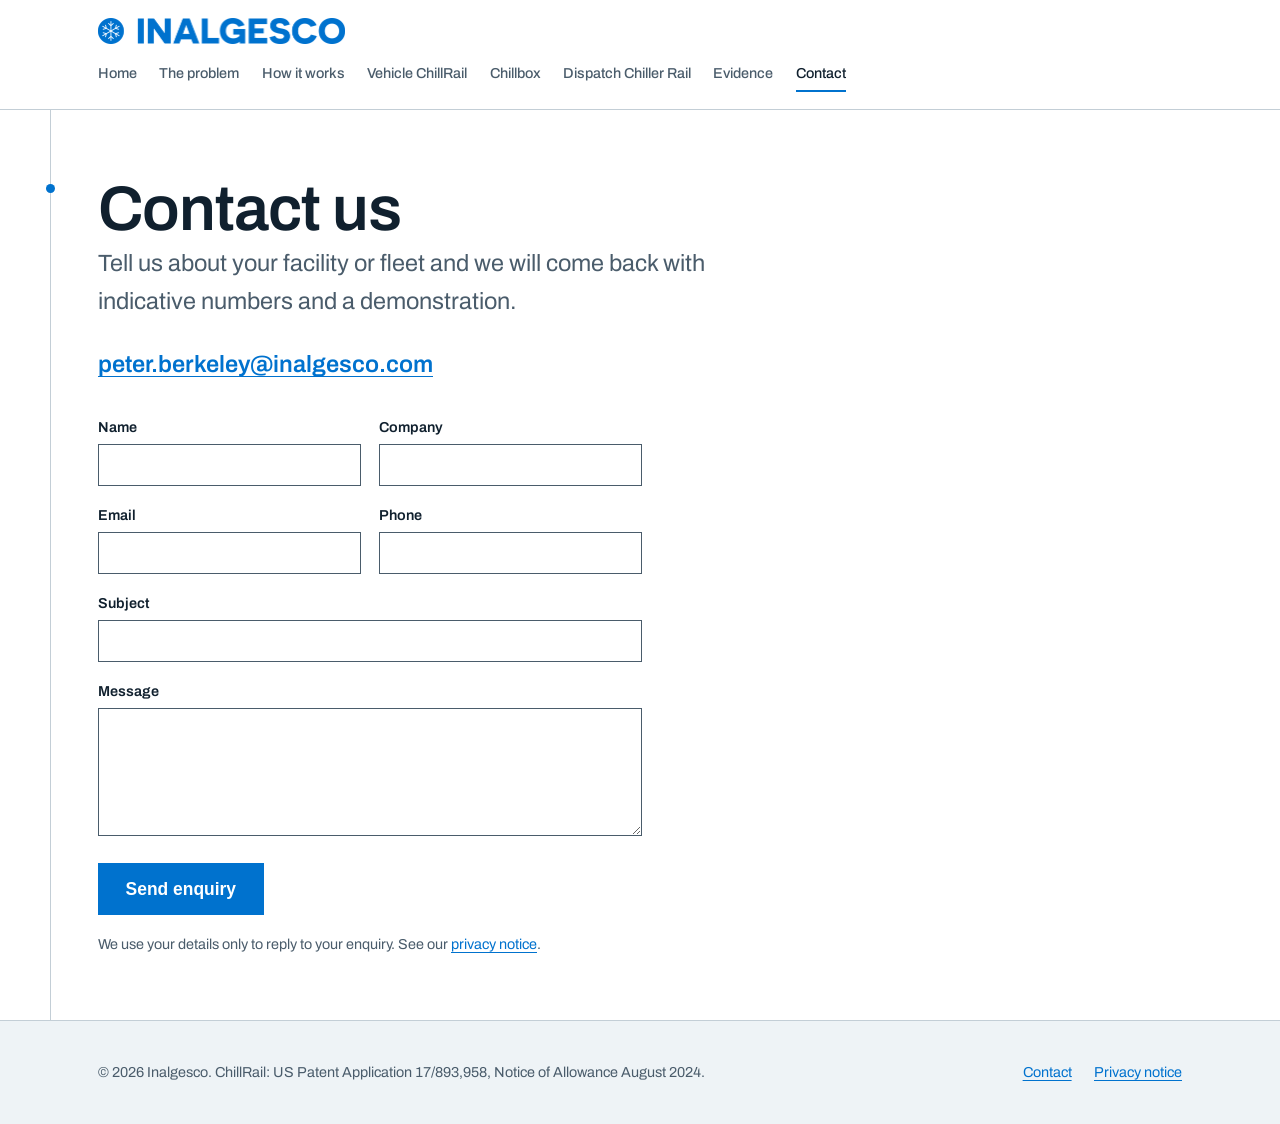
==== contact.html @ 9f314ab9 "Motion, an uncropped lead image, and assets that go stale on release Motion, five gated changes and " ====
<!DOCTYPE html>
<html lang="en-GB">
<head>
<meta charset="utf-8">
<meta name="viewport" content="width=device-width, initial-scale=1">
<title>Contact | Inalgesco</title>
<meta name="description" content="Contact Inalgesco to discuss ChillRail or arrange a 30-day paired trial for your flight kitchen or catering fleet.">
<link rel="preconnect" href="https://fonts.googleapis.com">
<link rel="preconnect" href="https://fonts.gstatic.com" crossorigin>
<link href="https://fonts.googleapis.com/css2?family=Archivo:wght@400;500;600;700&display=swap" rel="stylesheet">
<link rel="icon" href="favicon-32.png" sizes="32x32">
<link rel="apple-touch-icon" href="favicon-180.png">
<link rel="stylesheet" href="styles.css?v=202609231120">
</head>
<body>

<a class="skip" href="#main">Skip to main content</a>

<header class="masthead">
  <div class="wrap masthead__inner">
    <a class="logo" href="index.html">
      <img src="inalgesco-logo.png" alt="Inalgesco" width="989" height="104">
    </a>
        <button class="nav-toggle" type="button" aria-expanded="false"
            aria-controls="site-nav" aria-label="Menu">
      <span></span><span></span><span></span>
    </button>
    <nav class="nav" id="site-nav" aria-label="Main">
      <ul>
        <li><a href="index.html">Home</a></li>
        <li><a href="the-problem.html">The problem</a></li>
        <li><a href="how-it-works.html">How it works</a></li>
        <li><a href="vehicle-chillrail.html">Vehicle ChillRail</a></li>
        <li><a href="dispatch-chillrail.html">Chillbox</a></li>
        <li><a href="dispatch-chiller-rail.html">Dispatch Chiller Rail</a></li>
        <li><a href="evidence.html">Evidence</a></li>
        <li><a href="contact.html" aria-current="page">Contact</a></li>
      </ul>
    </nav>
  </div>
</header>

<main id="main">

  <section class="rail-section">
    <div class="wrap">
      <span class="rail-mark"></span>
      <h1>Contact us</h1>
      <p class="lede">Tell us about your facility or fleet and we will come back with indicative numbers and a demonstration.</p>

      <p style="margin-top:1.6rem">
        <a href="mailto:peter.berkeley@inalgesco.com" style="font-size:var(--step-1);font-weight:600">peter.berkeley@inalgesco.com</a>
      </p>

      <form class="form" action="https://formspree.io/f/maeyvewz" method="POST">
        <div>
          <label for="name">Name</label>
          <input id="name" name="name" type="text" autocomplete="name" required>
        </div>
        <div>
          <label for="company">Company</label>
          <input id="company" name="company" type="text" autocomplete="organization">
        </div>
        <div>
          <label for="email">Email</label>
          <input id="email" name="email" type="email" autocomplete="email" required>
        </div>
        <div>
          <label for="phone">Phone</label>
          <input id="phone" name="phone" type="tel" autocomplete="tel">
        </div>
        <div class="form__row--full">
          <label for="subject">Subject</label>
          <input id="subject" name="subject" type="text">
        </div>
        <div class="form__row--full">
          <label for="message">Message</label>
          <textarea id="message" name="message" required></textarea>
        </div>
        <div class="form__row--full">
          <button class="button" type="submit" style="margin-top:0">Send enquiry</button>
        </div>
        <p class="form__note">We use your details only to reply to your enquiry. See our <a href="privacy.html">privacy notice</a>.</p>
      </form>
    </div>
  </section>

</main>

<footer class="footer">
  <div class="wrap footer__inner">
    <p>&copy; 2026 Inalgesco. ChillRail: US Patent Application 17/893,958, Notice of Allowance August 2024.</p>
    <ul>
      <li><a href="contact.html">Contact</a></li>
      <li><a href="privacy.html">Privacy notice</a></li>
    </ul>
  </div>
</footer>

<script>
/* Visitor measurement. No cookies, and nothing is stored on your device.
   Sends page, referrer, timestamps, and session ID to our own server; see privacy.html. */
(function(){try{
  var sid = sessionStorage.getItem("_vsid");
  if (!sid) {
    sid = "v" + Math.random().toString(36).substr(2, 9) + Date.now();
    sessionStorage.setItem("_vsid", sid);
  }
  var arrival = parseInt(sessionStorage.getItem("_arrived") || Date.now());
  var now = Date.now();
  var d = JSON.stringify({
    p: location.pathname,
    t: document.title,
    r: document.referrer,
    s: sid,
    at: Math.floor(now / 1000),
    ad: arrival
  });
  navigator.sendBeacon("https://berkeleyhome.net/ingest/visit", new Blob([d], {type:"text/plain"}));
  sessionStorage.setItem("_arrived", now);
  
  window.addEventListener("beforeunload", function() {
    var left = Date.now();
    var beacon = JSON.stringify({
      p: location.pathname,
      s: sid,
      left: Math.floor(left / 1000)
    });
    navigator.sendBeacon("https://berkeleyhome.net/ingest/visit", new Blob([beacon], {type:"text/plain"}));
  });
}catch(e){}})();
</script><script src="nav.js?v=202609231120"></script>
</body>
</html>
---- styles.css ----
/* ==========================================================================
   Inalgesco — stylesheet
   Palette, type and layout tokens live here. Change a value once and it
   updates across every page.
   ========================================================================== */

:root {
  /* Colour ---------------------------------------------------------------
     Cold-chain palette taken off the existing brand blue. */
  --ink:        #10202e;   /* primary text — deep cold slate            */
  --ink-soft:   #4a5c6b;   /* secondary text                            */
  --rail:       #c3ced6;   /* the rail line and hairline rules          */
  --frost:      #eef3f6;   /* page tint / alternating band              */
  --white:      #ffffff;
  --brand:      #0072ce;   /* Inalgesco blue — sampled from the logo    */
  --brand-dark: #00569b;   /* hover / pressed                           */
  --steel:      #2b3d4a;   /* footer, dark band                         */

  /* Motion ---------------------------------------------------------------
     The built-in CSS easings are too weak to read as deliberate. These are
     the only two curves on the site; do not hand-roll another. */
  --ease-out:    cubic-bezier(0.23, 1, 0.32, 1);     /* entering and exiting */
  --ease-drawer: cubic-bezier(0.32, 0.72, 0, 1);     /* panels opening       */

  /* Type ---------------------------------------------------------------- */
  --font: "Archivo", "Helvetica Neue", Arial, sans-serif;

  /* Scale — 1.25 ratio, tabular figures for the data points ------------- */
  --step--1: clamp(0.83rem, 0.8rem + 0.15vw, 0.9rem);
  --step-0:  clamp(1rem, 0.96rem + 0.2vw, 1.09rem);
  --step-1:  clamp(1.25rem, 1.15rem + 0.4vw, 1.5rem);
  --step-2:  clamp(1.55rem, 1.35rem + 0.8vw, 2.1rem);
  --step-3:  clamp(1.95rem, 1.55rem + 1.6vw, 2.9rem);
  --step-4:  clamp(2.4rem, 1.7rem + 2.8vw, 4rem);

  /* Layout -------------------------------------------------------------- */
  --measure: 68ch;         /* max line length for body copy             */
  --page:    1180px;
  --gutter:  clamp(1.25rem, 4vw, 3rem);
  --section-pad: clamp(2.5rem, 5vw, 4rem);   /* one vertical rhythm for every section */
}

/* Reset ------------------------------------------------------------------ */
*, *::before, *::after { box-sizing: border-box; }

html { -webkit-text-size-adjust: 100%; }

body {
  margin: 0;
  font-family: var(--font);
  font-size: var(--step-0);
  line-height: 1.6;
  color: var(--ink);
  background: var(--white);
  font-variant-numeric: tabular-nums;
}

img { max-width: 100%; height: auto; display: block; }

h1, h2, h3 { line-height: 1.12; margin: 0; font-weight: 600; letter-spacing: -0.015em; text-wrap: balance; }
h1 { font-size: var(--step-4); }
h2 { font-size: var(--step-2); }   /* 64 / 46 / 33 / 24 / 17: title, key figures, section, subhead, body */
h3 { font-size: var(--step-1); }

p { margin: 0 0 1.1em; max-width: var(--measure); }

a { color: var(--brand); text-decoration-thickness: 1px; text-underline-offset: 0.18em; }
a:hover { color: var(--brand-dark); }

:focus-visible {
  outline: 3px solid var(--brand);
  outline-offset: 3px;
}

/* Skip link -------------------------------------------------------------- */
.skip {
  position: absolute; left: -9999px;
  background: var(--ink); color: var(--white);
  padding: 0.7rem 1rem; z-index: 100;
}
.skip:focus { left: 1rem; top: 1rem; }

/* Shell ------------------------------------------------------------------ */
.wrap {
  width: 100%;
  max-width: var(--page);
  margin-inline: auto;
  padding-inline: var(--gutter);
}

/* ==========================================================================
   Header + navigation
   ========================================================================== */

.masthead {
  border-bottom: 1px solid var(--rail);
  background: var(--white);
  position: sticky; top: 0; z-index: 50;
}

.masthead__inner {
  /* Always stacked: logo on its own line, nav beneath it. Deliberately not a
     wrapping row - that made the header flip between one and two lines
     depending on how long the menu labels happened to be. */
  display: flex;
  flex-direction: column;
  align-items: flex-start;
  gap: 0.85rem;
  padding-block: 1.1rem;
}

.logo {
  display: inline-flex;
  align-items: center;
  text-decoration: none;
}
.logo img {
  display: block;
  height: 22px;          /* the lockup is wide; keep it modest beside the nav */
  width: auto;
}
.logo img { transition: opacity 150ms var(--ease-out); }
@media (hover: hover) and (pointer: fine) {
  .logo:hover img { opacity: 0.82; }
}

/* Nav ------------------------------------------------------------------- */
.nav ul {
  display: flex;
  flex-wrap: wrap;
  gap: 0.25rem 1.4rem;
  margin: 0; padding: 0;
  list-style: none;
}

.nav a {
  transition: color 150ms var(--ease-out), border-bottom-color 150ms var(--ease-out);
  display: inline-block;
  padding: 0.3rem 0;
  font-size: var(--step--1);
  font-weight: 500;
  color: var(--ink-soft);
  text-decoration: none;
  border-bottom: 2px solid transparent;
}
@media (hover: hover) and (pointer: fine) {
  .nav a:hover { color: var(--ink); border-bottom-color: var(--rail); }
}

/* Current page marker */
.nav a[aria-current="page"] {
  color: var(--ink);
  border-bottom-color: var(--brand);
}

/* ==========================================================================
   The rail — the through-line motif.
   A single hairline runs down the page; section markers sit on it.
   ========================================================================== */

.rail-section {
  position: relative;
  padding-block: var(--section-pad);
}

/* Hidden by default; the spine only appears when there's gutter room. */
.rail-mark { display: none; }

@media (min-width: 60rem) {
  /* Spine and marks are both positioned against .wrap so they stay in
     alignment at any viewport width. The spine sits in the wrap's own
     left padding, clear of the text column. */
  .rail-section > .wrap {
    position: relative;
  }

  .rail-section > .wrap::before {
    content: "";
    position: absolute;
    left: 0;
    top: calc(var(--section-pad) * -1);
    bottom: calc(var(--section-pad) * -1);
    width: 1px;
    background: var(--rail);
  }

  /* the tap-off point where a cart draws air off the rail */
  .rail-section > .wrap > .rail-mark {
    display: block;
    position: absolute;
    left: -4px;
    top: 0.55em;
    width: 9px; height: 9px;
    background: var(--brand);
    border-radius: 50%;
  }
}

/* ==========================================================================
   Hero
   ========================================================================== */

.hero {
  background: var(--frost);
  border-bottom: 1px solid var(--rail);
  padding-block: clamp(3rem, 7vw, 5.5rem);
}

.hero h1 {
  max-width: 24ch;
  font-weight: 700;
}

.hero__lede {
  font-size: var(--step-1);
  color: var(--ink-soft);
  max-width: 46ch;
  margin-top: 1.4rem;
}

/* Hero holds the headline left and a temperature read-out right, so the
   space beside the headline carries information instead of sitting empty. */
@media (min-width: 62rem) {
  .hero__inner {
    display: grid;
    grid-template-columns: minmax(0, 7fr) minmax(0, 4fr);
    gap: 3.5rem;
    align-items: end;
  }
}

.readout {
  border-top: 3px solid var(--brand);
  padding-top: 1.1rem;
}
.readout dl { margin: 0; }
.readout div {
  display: flex;
  justify-content: space-between;
  gap: 1.5rem;
  padding: 0.6rem 0;
  border-bottom: 1px solid var(--rail);
}
.readout dt {
  font-size: var(--step--1);
  color: var(--ink-soft);
}
.readout dd {
  margin: 0;
  font-weight: 600;
  white-space: nowrap;
}

.hero__meaning {
  margin-top: 2.5rem;
  padding-top: 1.4rem;
  border-top: 1px solid var(--rail);
  font-size: var(--step--1);
  color: var(--ink-soft);
  max-width: 40ch;
}
.hero__meaning b { color: var(--ink); font-weight: 600; }

/* ==========================================================================
   Figure blocks — the real numbers get room to breathe
   ========================================================================== */

.figures {
  display: grid;
  grid-template-columns: repeat(auto-fit, minmax(13rem, 1fr));
  gap: 1px;
  margin: 2rem 0 0;
  background: var(--rail);
  border: 1px solid var(--rail);
}

.figure {
  background: var(--white);
  padding: 1.5rem 1.4rem;
}

.figure__value {
  display: block;
  font-size: var(--step-3);
  font-weight: 700;
  letter-spacing: -0.03em;
  color: var(--ink);
}

.figure__label {
  display: block;
  margin-top: 0.35rem;
  font-size: var(--step--1);
  color: var(--ink-soft);
  line-height: 1.45;
}

/* ==========================================================================
   Two-column content
   ========================================================================== */

.split {
  display: grid;
  gap: clamp(1.75rem, 4vw, 3.5rem);
}
@media (min-width: 52rem) {
  .split--halves { grid-template-columns: 1fr 1fr; }
  .split--lead   { grid-template-columns: minmax(0, 5fr) minmax(0, 7fr); }
}

/* ==========================================================================
   Cards for the two products
   ========================================================================== */

.products {
  display: grid;
  gap: 1.5rem;
  margin-top: 2rem;
}
@media (min-width: 52rem) {
  .products { grid-template-columns: 1fr 1fr; }
}

.product {
  border: 1px solid var(--rail);
  border-top: 3px solid var(--brand);
  padding: 1.75rem 1.6rem 1.9rem;
  display: flex;
  flex-direction: column;
}
.product h3 { margin-bottom: 0.7rem; }
.product p  { flex: 1; }

.product__link {
  align-self: start;
  font-weight: 600;
  font-size: var(--step--1);
}

/* ==========================================================================
   Advantage lists
   ========================================================================== */

.benefits {
  margin: 2rem 0 0;
  padding: 0;
  list-style: none;
  max-width: var(--measure);
}

.benefits li {
  position: relative;
  padding: 0.85rem 0 0.85rem 1.9rem;
  border-bottom: 1px solid var(--rail);
}
.benefits li:first-child { border-top: 1px solid var(--rail); }

/* small tap-off mark, echoing the rail */
.benefits li::before {
  content: "";
  position: absolute;
  left: 0.15rem; top: 1.42em;
  width: 0.55rem; height: 1px;
  background: var(--brand);
}

/* ==========================================================================
   People
   ========================================================================== */

.people {
  display: grid;
  gap: 1.5rem;
  margin-top: 2.5rem;
}
@media (min-width: 46rem) {
  .people { grid-template-columns: 1fr 1fr; }
}

.person {
  padding-top: 1.2rem;
  border-top: 3px solid var(--ink);
}
.person h3 { margin-bottom: 0.15rem; }

.person__years {
  font-size: var(--step--1);
  font-weight: 600;
  color: var(--brand);
  letter-spacing: 0.02em;
}
.person p { margin-top: 0.7rem; color: var(--ink-soft); }

/* ==========================================================================
   Call to action band
   ========================================================================== */

.cta-band {
  background: var(--steel);
  color: var(--white);
  padding-block: var(--section-pad);
}
.cta-band h2 { color: var(--white); }
.cta-band p  { color: #c8d4dd; margin-top: 1rem; }

.button {
  display: inline-block;
  margin-top: 1.6rem;
  padding: 0.85rem 1.6rem;
  background: var(--brand);
  color: var(--white);
  font-weight: 600;
  font-size: var(--step-0);
  text-decoration: none;
  border: 2px solid var(--brand);
}
/* Press feedback. scale() takes the label with it, which is what makes it
   read as a physical press rather than a colour flicker. :active needs no
   hover gating: it is a real press on touch. */
.button {
  transition:
    transform 140ms var(--ease-out),
    background-color 160ms var(--ease-out),
    color 160ms var(--ease-out),
    border-color 160ms var(--ease-out);
}
.button:active { transform: scale(0.97); }

@media (hover: hover) and (pointer: fine) {
  .button:hover {
    background: var(--white);
    color: var(--brand-dark);
    border-color: var(--white);
  }
}

.button--ghost {
  background: transparent;
  border-color: var(--rail);
  color: var(--ink);
}
.button--ghost:hover {
  background: var(--ink);
  border-color: var(--ink);
  color: var(--white);
}

/* ==========================================================================
   Contact form
   ========================================================================== */

.form {
  display: grid;
  gap: 1.1rem;
  max-width: 34rem;
  margin-top: 2rem;
}
@media (min-width: 40rem) { .logo img { height: 26px; }
  .form { grid-template-columns: 1fr 1fr; }
  .form .form__row--full { grid-column: 1 / -1; }
}

.form label {
  display: block;
  font-size: var(--step--1);
  font-weight: 600;
  margin-bottom: 0.35rem;
}

.form input,
.form textarea {
  width: 100%;
  font-family: inherit;
  font-size: var(--step-0);
  color: var(--ink);
  padding: 0.65rem 0.75rem;
  border: 1px solid var(--ink-soft);
  background: var(--white);
  border-radius: 0;
}
.form textarea { min-height: 8rem; resize: vertical; }

.form input:focus,
.form textarea:focus { border-color: var(--brand); }

.form__note {
  font-size: var(--step--1);
  color: var(--ink-soft);
  grid-column: 1 / -1;
  margin: 0;
}

/* ==========================================================================
   Footer
   ========================================================================== */

.footer {
  border-top: 1px solid var(--rail);
  background: var(--frost);
  padding-block: 2.5rem;
  font-size: var(--step--1);
  color: var(--ink-soft);
}

.footer__inner {
  display: flex;
  flex-wrap: wrap;
  gap: 1rem 2.5rem;
  justify-content: space-between;
  align-items: baseline;
}

.footer ul {
  display: flex; flex-wrap: wrap;
  gap: 0.4rem 1.4rem;
  margin: 0; padding: 0; list-style: none;
}
.footer p { margin: 0; max-width: none; }

/* ==========================================================================
   Utilities
   ========================================================================== */

.lede {
  font-size: var(--step-1);
  color: var(--ink-soft);
  max-width: 52ch;
}
.mt-0 { margin-top: 0; }
.eyebrow-none { }
.band-frost { background: var(--frost); border-block: 1px solid var(--rail); }
.patent {
  font-size: var(--step--1);
  color: var(--ink-soft);
  margin-top: 0.6rem;
}

/* Respect reduced motion ------------------------------------------------- */
@media (prefers-reduced-motion: reduce) {
  /* Gentler, not off. Colour and opacity still carry meaning and are not
     movement, so they stay; everything that MOVES is removed, and anything
     that changes size resolves instantly instead of travelling. */
  *, *::before, *::after {
    animation-duration: 0.01ms !important;
    animation-iteration-count: 1 !important;
    scroll-behavior: auto !important;
  }
  .button:active { transform: none; }
  .nav-toggle span { transition: opacity 180ms linear; }
  .nav-toggle[aria-expanded="true"] span:nth-child(1),
  .nav-toggle[aria-expanded="true"] span:nth-child(3) { transform: none; opacity: 0; }
  .nav { transition-duration: 0.01ms; }
  .calc__own::details-content { transition-duration: 0.01ms; }
}


/* ==========================================================================
   Figures — photographs and diagrams
   ========================================================================== */

.shot { margin: 2rem 0 0; max-width: 100%; }
.shot img { width: 100%; height: auto; display: block; border: 1px solid var(--rail); background: var(--frost); }
.shot figcaption { margin-top: 0.65rem; font-size: var(--step--1); color: var(--ink-soft); max-width: 60ch; }
.shot--diagram img { background: var(--white); padding: 1.25rem; }
.shots { display: grid; gap: 1.25rem; margin-top: 2rem; }
@media (min-width: 52rem) { .shots { grid-template-columns: 1fr 1fr; } .shots .shot { margin-top: 0; } }
@media (min-width: 62rem) { .split--lead .shot { margin-top: 0; } }


/* ==========================================================================
   Savings calculator (evidence page)
   ========================================================================== */
.calc { margin-top: 2rem; border: 1px solid var(--rail); border-top: 3px solid var(--brand); background: var(--white); padding: clamp(1.4rem, 3vw, 2.2rem); }
.calc h3 { margin: 0 0 0.4rem; }
.calc__intro { color: var(--ink-soft); margin: 0 0 1.6rem; }
.calc__grid { display: grid; gap: 2rem; }
@media (min-width: 52rem) { .calc__grid { grid-template-columns: minmax(0, 7fr) minmax(0, 5fr); align-items: start; } }
.calc__field { display: grid; grid-template-columns: 1fr auto; align-items: baseline; gap: 0.3rem 1rem; padding: 0.9rem 0; border-bottom: 1px solid var(--rail); }
.calc__field:first-child { padding-top: 0; }
.calc__field label { font-size: var(--step--1); font-weight: 600; color: var(--ink); }
.calc__field output { font-weight: 700; font-variant-numeric: tabular-nums; color: var(--brand); }
.calc__field input[type="range"] { grid-column: 1 / -1; width: 100%; accent-color: var(--brand); margin: 0.35rem 0 0; }
.calc__result { background: var(--frost); border: 1px solid var(--rail); padding: 1.4rem; }
.calc__label { display: block; font-size: var(--step--1); color: var(--ink-soft); }
.calc__total { display: block; font-size: var(--step-3); font-weight: 700; letter-spacing: -0.03em; color: var(--ink); font-variant-numeric: tabular-nums; margin: 0.2rem 0 1rem; }
.calc__breakdown { margin: 0; }
.calc__breakdown div { display: flex; justify-content: space-between; gap: 1rem; padding: 0.5rem 0; border-top: 1px solid var(--rail); }
.calc__breakdown dt { font-size: var(--step--1); color: var(--ink-soft); }
.calc__breakdown dd { margin: 0; font-weight: 600; font-variant-numeric: tabular-nums; }
.calc__note { font-size: var(--step--1); color: var(--ink-soft); margin: 1.4rem 0 0; max-width: 70ch; }
.calc__field select { font: inherit; font-size: var(--step--1); color: var(--ink); background: var(--white); border: 1px solid var(--ink-soft); padding: 0.4rem 0.55rem; }
.calc__price { display: inline-flex; align-items: center; gap: 0.2rem; font-weight: 700; color: var(--brand); font-variant-numeric: tabular-nums; }
.calc__price input { width: 6rem; font: inherit; font-weight: 700; color: var(--brand); background: var(--white); border: 1px solid var(--rail); padding: 0.2rem 0.4rem; text-align: right; font-variant-numeric: tabular-nums; }
.calc__hint { grid-column: 1 / -1; font-size: var(--step--1); color: var(--ink-soft); }
.calc__own { padding-top: 0.9rem; }
.calc__own summary { cursor: pointer; font-size: var(--step--1); font-weight: 600; color: var(--brand); }
.calc__own-grid { display: grid; grid-template-columns: 1fr auto; align-items: center; gap: 0.6rem 1rem; margin-top: 0.9rem; }
.calc__own-grid label { font-size: var(--step--1); color: var(--ink); }

/* Home-page variant: same calculator, lighter weight so it sits in the flow */
.calc--quiet { border-top: 1px solid var(--rail); }
.calc--quiet .calc__total { font-size: var(--step-2); }

/* Collapsible menu ------------------------------------------------------
   Eight links wrapped onto three rows on a phone, 107px of menu before any
   content, on every page. Collapsed by default and opened by the button;
   the row layout returns at 46rem where it fits on one line. */
.nav-toggle {
  position: absolute; top: 0.9rem; right: 0;
  display: inline-flex; flex-direction: column; justify-content: center;
  gap: 5px;
  width: 44px; height: 44px;          /* the touch-target minimum */
  padding: 0 10px;
  background: none; border: 0; cursor: pointer;
}
.nav-toggle span {
  display: block; height: 2px; width: 100%;
  background: var(--ink); border-radius: 2px;
  transition: transform 180ms var(--ease-out), opacity 180ms var(--ease-out);
}
.nav-toggle[aria-expanded="true"] span:nth-child(1) { transform: translateY(7px) rotate(45deg); }
.nav-toggle[aria-expanded="true"] span:nth-child(2) { opacity: 0; }
.nav-toggle[aria-expanded="true"] span:nth-child(3) { transform: translateY(-7px) rotate(-45deg); }

.masthead__inner { position: relative; }

/* display cannot be transitioned, so the list is never hidden with it.
   Height is measured in nav.js and set in pixels: grid 0fr/1fr looked
   tidier but would not resolve a row height here, and an accordion is the
   one case where height is the honest property - there is no transform
   that opens a panel. visibility keeps the links out of the tab order
   while shut, delayed on the way closed so it waits for the collapse. */
.nav { width: 100%; }
.nav ul {
  display: flex; flex-direction: column; gap: 0;
  width: 100%;
  height: 0; overflow: hidden;
  opacity: 0; visibility: hidden;
  transition:
    height 200ms var(--ease-out),
    opacity 140ms var(--ease-out),
    visibility 0s linear 200ms;
}
.nav.is-open ul {
  opacity: 1; visibility: visible;
  transition:
    height 200ms var(--ease-out),
    opacity 180ms var(--ease-out),
    visibility 0s;
}
.nav li { border-top: 1px solid var(--rail); }
.nav li:first-child { border-top: 0; }
.nav a { display: block; padding: 0.78rem 0; }   /* 44px tall rows */

@media (min-width: 46rem) {
  .nav-toggle { display: none; }
  .nav { width: auto; }
  .nav ul,
  .nav.is-open ul {
    display: flex; flex-direction: row; flex-wrap: wrap;
    gap: 0.25rem 1.4rem; width: auto;
    height: auto; overflow: visible;
    opacity: 1; visibility: visible; transition: none;
  }
  .nav li, .nav.is-open li { border-top: 0; }
  .nav a, .nav.is-open a { display: inline-block; padding: 0.3rem 0; }
}

/* Sliders were 16px tall, well under the 44px a fingertip needs. The track
   stays slim; only the thumb and the hit area grow. */
#savings-calculator input[type="range"] {
  height: 44px;
  background: transparent;
  -webkit-appearance: none; appearance: none;
}
#savings-calculator input[type="range"]::-webkit-slider-runnable-track {
  height: 4px; border-radius: 2px; background: var(--rail);
}
#savings-calculator input[type="range"]::-moz-range-track {
  height: 4px; border-radius: 2px; background: var(--rail);
}
#savings-calculator input[type="range"]::-webkit-slider-thumb {
  -webkit-appearance: none; appearance: none;
  width: 26px; height: 26px; margin-top: -11px;
  border-radius: 50%; border: 0; background: var(--brand); cursor: pointer;
}
#savings-calculator input[type="range"]::-moz-range-thumb {
  width: 26px; height: 26px;
  border-radius: 50%; border: 0; background: var(--brand); cursor: pointer;
}

/* Hero: something to do, and something to look at ------------------------
   The only call to action used to sit five screens down, and the first screen
   of a site selling a physical system carried no picture of it. */
.hero__actions {
  display: flex; flex-wrap: wrap; gap: 0.7rem;
  margin-top: 1.8rem;
}
.hero__actions .button { margin-top: 0; }

.hero__shot { margin: clamp(2.2rem, 5vw, 3.5rem) 0 0; }
.hero__shot img {
  display: block;
  width: 100%; height: auto;      /* the whole frame, never cropped */
  border: 1px solid var(--rail);
}
.hero__shot figcaption {
  margin-top: 0.7rem;
  font-size: var(--step--1);
  color: var(--ink-soft);
}

/* The currency, stated where the number is read. Switching region changes the
   unit of account, and comparing a pound total with a dollar one is the
   easiest mistake this calculator can invite. */
.calc__cur-inline {
  display: block;
  margin-top: 0.25rem;
  font-size: var(--step--1);
  color: var(--ink-soft);
}

/* "Use your own costs" ---------------------------------------------------
   A native <details> snaps open, teleporting six inputs into the layout.
   ::details-content with calc-size() animates the real height without JS
   measurement. Both are recent, so this is wrapped in @supports: where it
   is unsupported the panel simply snaps, which is today's behaviour. */
@supports (interpolate-size: allow-keywords) or (height: calc-size(auto, size)) {
  .calc__own::details-content {
    block-size: 0;
    overflow: hidden;
    transition:
      block-size 240ms var(--ease-out),
      content-visibility 240ms allow-discrete;
  }
  .calc__own[open]::details-content { block-size: calc-size(auto, size); }
}

/* The marker turns to point at what it opened. */
.calc__own summary::marker { content: none; }
.calc__own summary::-webkit-details-marker { display: none; }
.calc__own summary::before {
  content: "";
  display: inline-block;
  width: 0; height: 0;
  margin-right: 0.5rem;
  border-left: 5px solid currentColor;
  border-top: 4px solid transparent;
  border-bottom: 4px solid transparent;
  transform-origin: 25% 50%;
  transition: transform 200ms var(--ease-out);
}
.calc__own[open] summary::before { transform: rotate(90deg); }
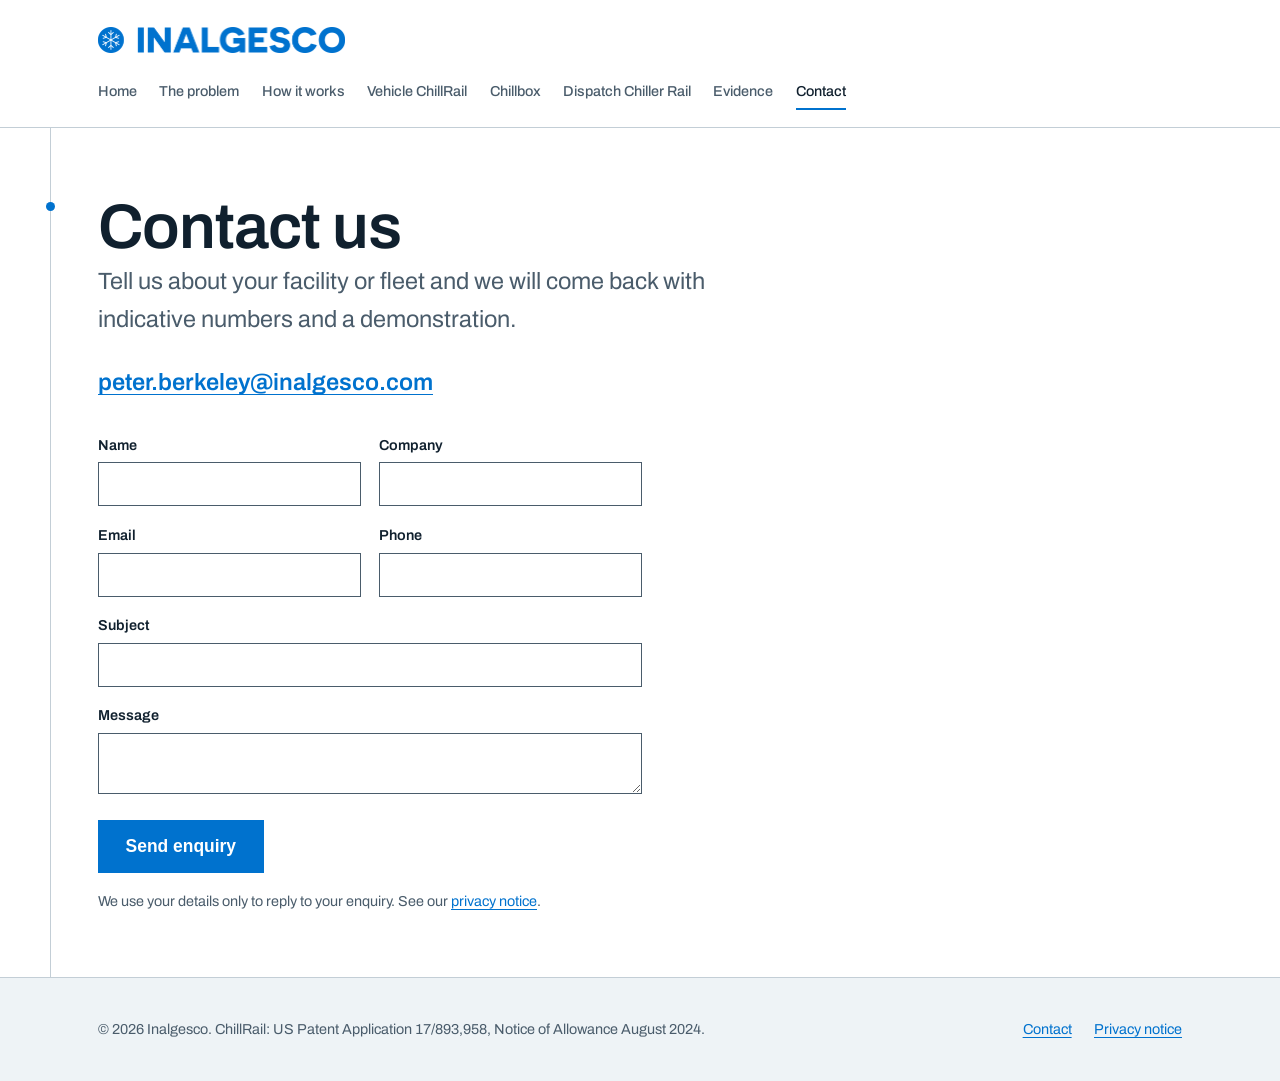
==== commit 7211fa4b: "Responsive images, and touch targets that a finger can actually hit Every photograph was served at f" ====
--- a/contact.html
+++ b/contact.html
@@ -10,7 +10,7 @@
 <link href="https://fonts.googleapis.com/css2?family=Archivo:wght@400;500;600;700&display=swap" rel="stylesheet">
 <link rel="icon" href="favicon-32.png" sizes="32x32">
 <link rel="apple-touch-icon" href="favicon-180.png">
-<link rel="stylesheet" href="styles.css?v=202609231120">
+<link rel="stylesheet" href="styles.css?v=20260923120706">
 </head>
 <body>
 
@@ -129,6 +129,6 @@
     navigator.sendBeacon("https://berkeleyhome.net/ingest/visit", new Blob([beacon], {type:"text/plain"}));
   });
 }catch(e){}})();
-</script><script src="nav.js?v=202609231120"></script>
+</script><script src="nav.js?v=20260923120706"></script>
 </body>
 </html>
--- a/styles.css
+++ b/styles.css
@@ -559,9 +559,13 @@
    ========================================================================== */
 
 .shot { margin: 2rem 0 0; max-width: 100%; }
-.shot img { width: 100%; height: auto; display: block; border: 1px solid var(--rail); background: var(--frost); }
+.shot img, .shot video { width: 100%; height: auto; display: block; border: 1px solid var(--rail); background: var(--frost); }
 .shot figcaption { margin-top: 0.65rem; font-size: var(--step--1); color: var(--ink-soft); max-width: 60ch; }
 .shot--diagram img { background: var(--white); padding: 1.25rem; }
+/* A portrait clip at full column width would be taller than the screen, so
+   cap it and centre it. Landscape needs nothing: height auto already fits. */
+.shot--portrait video { max-height: 80vh; width: auto; max-width: 100%; margin-inline: auto; }
+
 .shots { display: grid; gap: 1.25rem; margin-top: 2rem; }
 @media (min-width: 52rem) { .shots { grid-template-columns: 1fr 1fr; } .shots .shot { margin-top: 0; } }
 @media (min-width: 62rem) { .split--lead .shot { margin-top: 0; } }
@@ -751,3 +755,23 @@
   transition: transform 200ms var(--ease-out);
 }
 .calc__own[open] summary::before { transform: rotate(90deg); }
+
+/* Touch targets -----------------------------------------------------------
+   These all sat between 21px and 34px tall, under the 44px a fingertip
+   needs. The visual size is unchanged in every case; only the area that
+   accepts a tap grows, using padding so the label stays where it was. */
+.product__link {
+  padding-block: 0.75rem;     /* 21px of text -> 44px of target */
+}
+.calc__own summary {
+  padding-block: 0.75rem;
+}
+.calc__field select,
+.calc__price input,
+.calc__own-grid input,
+.form input,
+.form textarea {
+  min-height: 44px;
+}
+/* The lockup stays 22px; the link around it becomes tappable. */
+.logo { min-height: 44px; }
